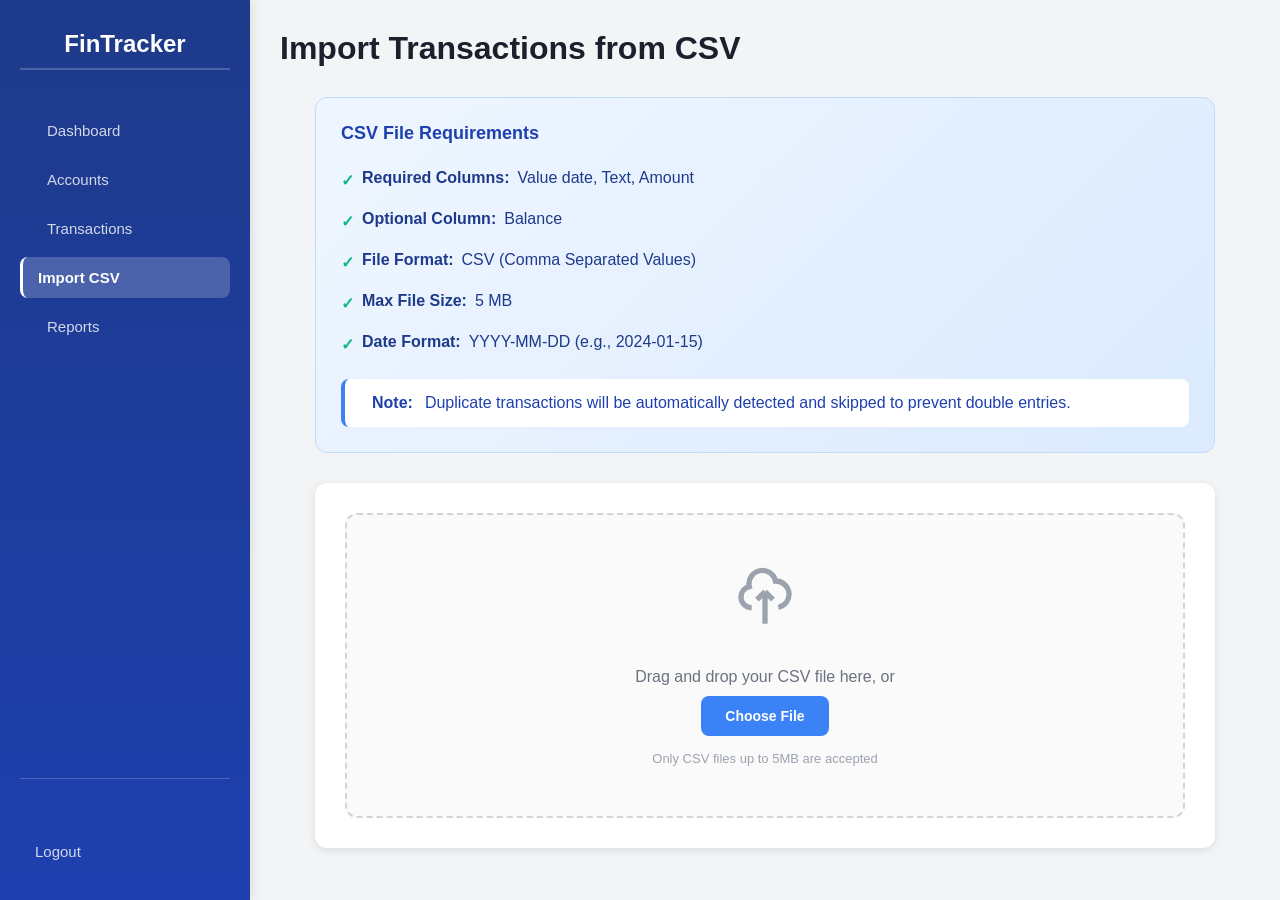
==== fintracker_base/frontend/templates/csv.html @ 40df2b6f "baseline: existing FinTracker platform" ====
<!DOCTYPE html>
<html lang="en">
<head>
    <meta charset="UTF-8">
    <meta name="viewport" content="width=device-width, initial-scale=1.0">
    <title>Import CSV - FinTracker</title>
    <script src="/static/js/csv.js" defer></script>
    <link rel="stylesheet" href="../static/css/csv.css">
</head>
<body>
<!-- Toast Container -->
<div id="toast-container"></div>

<!-- Sidebar Navigation -->
<div class="sidebar">
    <div class="logo">FinTracker</div>
    <a class="nav-item" href="/dashboard">
        <span></span> Dashboard
    </a>
    <a class="nav-item" href="/accounts.html">
        <span></span> Accounts
    </a>
    <a class="nav-item" href="/transactions.html">
        <span></span> Transactions
    </a>
    <span class="nav-item active">Import CSV</span>
    <a href="/reports.html" class="nav-item ">
                <span></span> Reports
    </a>
        <div style="margin-top: auto; padding-top: 20px; border-top: 1px solid rgba(255,255,255,0.2);">
            <a href="#" class="nav-item disabled" id="user-btn">
            </a>
            <a href="#" class="nav-item" onclick="logout(); return false;">
            Logout
            </a>
        </div>
</div>

<!-- Main Content -->
<div class="main-content">
    <div class="header">
        <h1>Import Transactions from CSV</h1>
    </div>

    <div class="import-container">
        <!-- Instructions Section -->
        <div class="instructions-card">
            <h3>CSV File Requirements</h3>
            <ul class="requirements-list">
                <li><strong>Required Columns:</strong> Value date, Text, Amount</li>
                <li><strong>Optional Column:</strong> Balance</li>
                <li><strong>File Format:</strong> CSV (Comma Separated Values)</li>
                <li><strong>Max File Size:</strong> 5 MB</li>
                <li><strong>Date Format:</strong> YYYY-MM-DD (e.g., 2024-01-15)</li>
            </ul>
            <div class="info-note">
                <span style="font-size: 20px;"></span>
                <strong>Note:</strong> Duplicate transactions will be automatically detected and skipped to prevent double entries.
            </div>
        </div>

        <!-- Upload Area -->
        <div class="upload-section">
            <div class="upload-area" id="uploadArea">
                <svg width="64" height="64" fill="none" stroke="currentColor" stroke-width="2" viewBox="0 0 24 24" class="upload-icon">
                    <path d="M7 16a4 4 0 01-.88-7.903A5 5 0 1115.9 6L16 6a5 5 0 011 9.9M15 13l-3-3m0 0l-3 3m3-3v12"/>
                </svg>
                <p class="upload-text">Drag and drop your CSV file here, or</p>
                <button type="button" class="btn btn-primary" onclick="document.getElementById('fileInput').click()">
                    Choose File
                </button>
                <input type="file" id="fileInput" accept=".csv" style="display: none;">
                <p class="upload-hint">Only CSV files up to 5MB are accepted</p>
            </div>

            <!-- Selected File Info -->
            <div class="selected-file" id="selectedFile">
                <div class="file-details">
                    <span class="file-icon">📄</span>
                    <div class="file-meta">
                        <strong id="fileName">filename.csv</strong>
                        <span id="fileSize" class="file-size">0 KB</span>
                    </div>
                </div>
                <button type="button" class="btn-remove" onclick="removeFile()" title="Remove file">
                    ✕
                </button>
            </div>

            <!-- Import Actions -->
            <div class="import-actions" id="importActions" style="display: none;">
                <button type="button" class="btn btn-success btn-large" onclick="uploadFile()">
                    📤 Import Transactions
                </button>
                <button type="button" class="btn btn-secondary" onclick="removeFile()">
                    Cancel
                </button>
            </div>
        </div>

        <!-- Progress Container -->
        <div class="progress-container" id="progressContainer">
            <div class="progress-header">
                <h3>Processing your file...</h3>
                <p id="progressStatus">Uploading file...</p>
            </div>
            <div class="progress-bar-wrapper">
                <div class="progress-bar" id="progressBar">0%</div>
            </div>
        </div>

        <!-- Import Results -->
        <div class="import-results" id="importResults">
            <div class="result-header">
                <span class="result-icon" id="resultIcon">✅</span>
                <h3 id="resultTitle">Import Successful!</h3>
            </div>
            <div class="result-stats" id="resultStats">
                <!-- Stats will be inserted here -->
            </div>
            <div class="result-actions">
                <button type="button" class="btn btn-primary" onclick="window.location.href='/transactions.html'">
                    View Transactions
                </button>
                <button type="button" class="btn btn-secondary" onclick="resetImport()">
                    Import Another File
                </button>
            </div>
        </div>
    </div>
</div>
</body>
</html>
---- fintracker_base/frontend/static/css/csv.css ----
/* ==================== GLOBAL STYLES ==================== */
* {
    margin: 0;
    padding: 0;
    box-sizing: border-box;
}

body {
    font-family: -apple-system, BlinkMacSystemFont, 'Segoe UI', Roboto, Oxygen, Ubuntu, Cantarell, sans-serif;
    background: #f3f4f6;
    color: #2c3e50;
    display: flex;
    min-height: 100vh;
}


/* ==================== SIDEBAR ==================== */
.sidebar {
    position: fixed;
    left: 0;
    top: 0;
    width: 250px;
    height: 100vh;
    background: linear-gradient(180deg, #1e3a8a 0%, #1e40af 100%);
    color: white;
    padding: 20px;
    display: flex;
    flex-direction: column;
    box-shadow: 2px 0 10px rgba(0, 0, 0, 0.1);
    z-index: 1000;
}

.logo {
    font-size: 24px;
    font-weight: 700;
    margin-bottom: 40px;
    padding: 10px;
    text-align: center;
    border-bottom: 2px solid rgba(255, 255, 255, 0.2);
}

.nav-item {
    display: flex;
    align-items: center;
    padding: 12px 15px;
    margin-bottom: 8px;
    color: rgba(255, 255, 255, 0.8);
    text-decoration: none;
    border-radius: 8px;
    transition: all 0.3s;
    font-size: 15px;
    cursor: pointer;
}

.nav-item span {
    margin-right: 12px;
    font-size: 18px;
}

.nav-item:hover {
    background: rgba(255, 255, 255, 0.1);
    color: white;
    transform: translateX(5px);
}

.nav-item.active {
    background: rgba(255, 255, 255, 0.2);
    color: white;
    font-weight: 600;
    border-left: 3px solid white;
}

.nav-item.disabled {
    pointer-events: none;
    opacity: 0.7;
    cursor: default;
    color: white;
}

/* ==================== MAIN CONTENT ==================== */
.main-content {
    flex: 1;
    margin-left: 250px;
    padding: 30px;
    min-height: 100vh;
}

/* ==================== HEADER ==================== */
.header {
    display: flex;
    justify-content: space-between;
    align-items: center;
    margin-bottom: 30px;
}

.header h1 {
    font-size: 32px;
    color: #1a202c;
    font-weight: 700;
}



/* ==================== BUTTONS ==================== */
.btn {
    padding: 12px 24px;
    border: none;
    border-radius: 8px;
    cursor: pointer;
    font-size: 14px;
    font-weight: 600;
    transition: all 0.3s;
    text-decoration: none;
    display: inline-flex;
    align-items: center;
    gap: 8px;
}

.btn-primary {
    background: #3b82f6;
    color: white;
}

.btn-primary:hover {
    background: #2563eb;
    transform: translateY(-2px);
    box-shadow: 0 4px 6px rgba(59, 130, 246, 0.3);
}

.btn-secondary {
    background: #f3f4f6;
    color: #374151;
}

.btn-secondary:hover {
    background: #e5e7eb;
}

.btn-success {
    background: #10b981;
    color: white;
}

.btn-success:hover {
    background: #059669;
}

.btn-large {
    padding: 14px 32px;
    font-size: 16px;
}

/* ==================== IMPORT PAGE ==================== */
.import-container {
    max-width: 900px;
    margin: 0 auto;
}

.instructions-card {
    background: linear-gradient(135deg, #eff6ff 0%, #dbeafe 100%);
    padding: 25px;
    border-radius: 12px;
    margin-bottom: 30px;
    border: 1px solid #bfdbfe;
}

.instructions-card h3 {
    margin: 0 0 15px 0;
    color: #1e40af;
    font-size: 18px;
    display: flex;
    align-items: center;
    gap: 8px;
}

.requirements-list {
    list-style: none;
    padding: 0;
    margin: 15px 0;
}

.requirements-list li {
    padding: 10px 0;
    color: #1e3a8a;
    display: flex;
    align-items: flex-start;
    gap: 8px;
}

.requirements-list li:before {
    content: "✓";
    color: #10b981;
    font-weight: bold;
    font-size: 16px;
    margin-top: 2px;
}

.info-note {
    background: white;
    padding: 15px;
    border-radius: 8px;
    margin-top: 15px;
    color: #1e40af;
    display: flex;
    align-items: center;
    gap: 12px;
    border-left: 4px solid #3b82f6;
}

.upload-section {
    background: white;
    padding: 30px;
    border-radius: 12px;
    box-shadow: 0 2px 8px rgba(0,0,0,0.1);
}

.upload-area {
    border: 2px dashed #d1d5db;
    border-radius: 12px;
    padding: 50px 30px;
    text-align: center;
    transition: all 0.3s ease;
    cursor: pointer;
    background: #fafafa;
}

.upload-area:hover {
    border-color: #3b82f6;
    background: #f0f9ff;
}

.upload-area.dragover {
    border-color: #3b82f6;
    background: #dbeafe;
    transform: scale(1.02);
}

.upload-icon {
    margin: 0 auto 20px;
    color: #9ca3af;
}

.upload-text {
    color: #6b7280;
    margin: 15px 0 10px 0;
    font-size: 16px;
}

.upload-hint {
    color: #9ca3af;
    font-size: 13px;
    margin-top: 15px;
}

.selected-file {
    display: none;
    align-items: center;
    justify-content: space-between;
    padding: 20px;
    background: #f9fafb;
    border: 1px solid #e5e7eb;
    border-radius: 8px;
    margin: 20px 0;
}

.selected-file.show {
    display: flex;
}

.file-details {
    display: flex;
    align-items: center;
    gap: 15px;
    flex: 1;
}

.file-icon {
    font-size: 32px;
}

.file-meta {
    display: flex;
    flex-direction: column;
    gap: 4px;
}

.file-meta strong {
    color: #111827;
    font-size: 16px;
}

.file-size {
    color: #6b7280;
    font-size: 13px;
}

.btn-remove {
    background: #fee2e2;
    color: #991b1b;
    border: none;
    width: 32px;
    height: 32px;
    border-radius: 50%;
    cursor: pointer;
    font-size: 18px;
    display: flex;
    align-items: center;
    justify-content: center;
    transition: all 0.2s;
}

.btn-remove:hover {
    background: #fecaca;
    transform: scale(1.1);
}

.import-actions {
    display: flex;
    gap: 15px;
    margin-top: 25px;
    justify-content: center;
}

.progress-container {
    display: none;
    background: white;
    padding: 30px;
    border-radius: 12px;
    box-shadow: 0 2px 8px rgba(0,0,0,0.1);
    margin-top: 20px;
}

.progress-container.show {
    display: block;
}

.progress-header {
    text-align: center;
    margin-bottom: 20px;
}

.progress-header h3 {
    margin: 0 0 10px 0;
    color: #111827;
}

.progress-header p {
    margin: 0;
    color: #6b7280;
    font-size: 14px;
}

.progress-bar-wrapper {
    background: #e5e7eb;
    border-radius: 8px;
    height: 32px;
    overflow: hidden;
    position: relative;
}

.progress-bar {
    background: linear-gradient(90deg, #3b82f6 0%, #2563eb 100%);
    height: 100%;
    width: 0%;
    transition: width 0.3s ease;
    display: flex;
    align-items: center;
    justify-content: center;
    color: white;
    font-weight: 600;
    font-size: 14px;
}

.import-results {
    display: none;
    background: white;
    padding: 40px;
    border-radius: 12px;
    box-shadow: 0 2px 8px rgba(0,0,0,0.1);
    margin-top: 20px;
    text-align: center;
}

.import-results.show {
    display: block;
}

.result-header {
    margin-bottom: 30px;
}

.result-icon {
    font-size: 64px;
    display: block;
    margin-bottom: 15px;
}

.result-header h3 {
    margin: 0;
    color: #111827;
    font-size: 24px;
}

.result-stats {
    display: grid;
    grid-template-columns: repeat(auto-fit, minmax(150px, 1fr));
    gap: 20px;
    margin: 30px 0;
}

.stat-card {
    background: #f9fafb;
    padding: 20px;
    border-radius: 8px;
    border: 1px solid #e5e7eb;
}

.stat-value {
    font-size: 36px;
    font-weight: bold;
    margin-bottom: 8px;
}

.stat-value.success {
    color: #10b981;
}

.stat-value.warning {
    color: #f59e0b;
}

.stat-value.info {
    color: #3b82f6;
}

.stat-label {
    color: #6b7280;
    font-size: 14px;
    font-weight: 500;
}

.result-actions {
    display: flex;
    gap: 15px;
    justify-content: center;
    margin-top: 30px;
}

/* ==================== TOAST NOTIFICATIONS ==================== */
#toast-container {
    position: fixed;
    top: 20px;
    right: 20px;
    z-index: 999999;
    display: flex;
    flex-direction: column;
    gap: 10px;
    pointer-events: none;
}

.toast {
    background: white;
    padding: 16px 20px;
    border-radius: 12px;
    box-shadow: 0 8px 24px rgba(0, 0, 0, 0.15);
    display: flex;
    align-items: center;
    gap: 12px;
    min-width: 300px;
    max-width: 400px;
    pointer-events: all;
    animation: slideInRight 0.3s ease, fadeOut 0.3s ease 2.7s;
    border-left: 4px solid #4CAF50;
}

.toast.error {
    border-left-color: #ef4444;
}

.toast.success {
    border-left-color: #4CAF50;
}

.toast-icon {
    font-size: 24px;
    flex-shrink: 0;
}

.toast-message {
    flex: 1;
    font-size: 14px;
    color: #1a202c;
    font-weight: 500;
}

.toast-close {
    cursor: pointer;
    color: #999;
    font-size: 20px;
    line-height: 1;
    padding: 0 4px;
    transition: color 0.2s;
}

.toast-close:hover {
    color: #333;
}

@keyframes slideInRight {
    from {
        transform: translateX(400px);
        opacity: 0;
    }
    to {
        transform: translateX(0);
        opacity: 1;
    }
}

@keyframes fadeOut {
    to {
        opacity: 0;
        transform: translateX(400px);
    }
}

/* ==================== MESSAGES ==================== */
.message-success {
    background: #d1fae5;
    color: #065f46;
    border: 1px solid #a7f3d0;
    padding: 12px 20px;
    border-radius: 8px;
    margin-bottom: 15px;
}

.message-error {
    background: #fee2e2;
    color: #991b1b;
    border: 1px solid #fecaca;
    padding: 12px 20px;
    border-radius: 8px;
    margin-bottom: 15px;
}

/* ==================== RESPONSIVE DESIGN ==================== */
@media (max-width: 768px) {
    .sidebar {
        width: 70px;
    }

    .sidebar .logo {
        font-size: 20px;
    }

    .nav-item span:last-of-type {
        display: none;
    }

    .main-content {
        margin-left: 70px;
        padding: 20px;
    }

    .header h1 {
        font-size: 24px;
    }

    .import-container {
        padding: 15px;
    }

    .upload-section {
        padding: 20px;
    }

    .upload-area {
        padding: 30px 20px;
    }

    .import-actions {
        flex-direction: column;
    }

    .result-stats {
        grid-template-columns: 1fr;
    }

    .result-actions {
        flex-direction: column;
    }

    .selected-file {
        flex-direction: column;
        gap: 15px;
        text-align: center;
    }

    .file-details {
        flex-direction: column;
        text-align: center;
    }
}
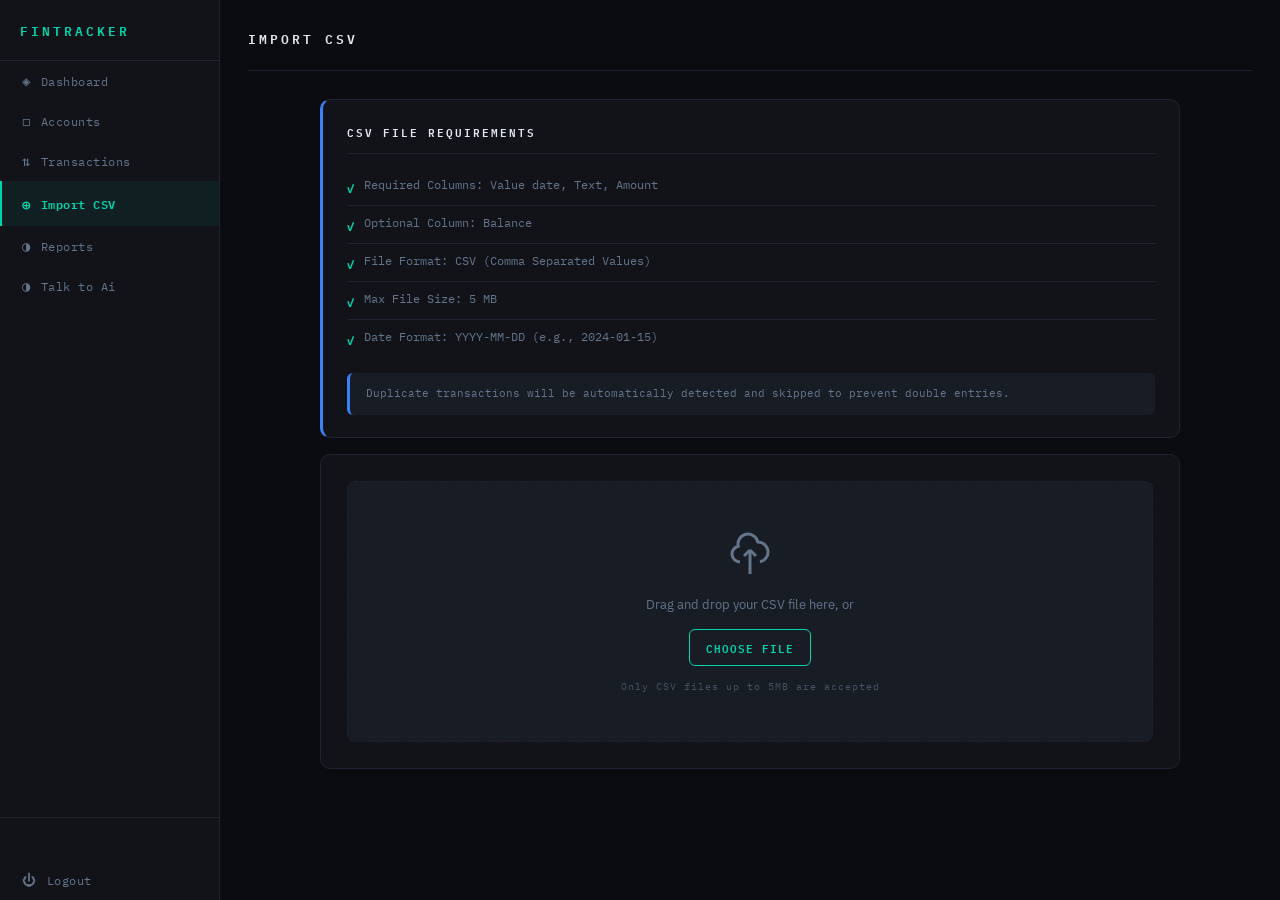
==== commit 3c6245ba: "feat: add AI layer" ====
--- a/fintracker_base/frontend/templates/csv.html
+++ b/fintracker_base/frontend/templates/csv.html
@@ -15,31 +15,35 @@
 <div class="sidebar">
     <div class="logo">FinTracker</div>
     <a class="nav-item" href="/dashboard">
-        <span></span> Dashboard
+        <span>◈</span> Dashboard
     </a>
     <a class="nav-item" href="/accounts.html">
-        <span></span> Accounts
+        <span>◻</span> Accounts
     </a>
     <a class="nav-item" href="/transactions.html">
-        <span></span> Transactions
+        <span>⇅</span> Transactions
     </a>
-    <span class="nav-item active">Import CSV</span>
-    <a href="/reports.html" class="nav-item ">
-                <span></span> Reports
+    <span class="nav-item active">
+        <span>⊕</span> Import CSV
+    </span>
+    <a href="/reports.html" class="nav-item">
+        <span>◑</span> Reports
     </a>
-        <div style="margin-top: auto; padding-top: 20px; border-top: 1px solid rgba(255,255,255,0.2);">
-            <a href="#" class="nav-item disabled" id="user-btn">
-            </a>
-            <a href="#" class="nav-item" onclick="logout(); return false;">
-            Logout
-            </a>
-        </div>
+    <a href="/ai" class="nav-item">
+        <span>◑</span> Talk to Ai
+    </a>
+    <div style="margin-top: auto; padding-top: 20px; border-top: 1px solid rgba(255,255,255,0.08);">
+        <a href="#" class="nav-item disabled" id="user-btn"></a>
+        <a href="#" class="nav-item" onclick="logout(); return false;">
+            <span>⏻</span> Logout
+        </a>
+    </div>
 </div>
 
 <!-- Main Content -->
 <div class="main-content">
     <div class="header">
-        <h1>Import Transactions from CSV</h1>
+        <h1>Import CSV</h1>
     </div>
 
     <div class="import-container">
@@ -47,22 +51,21 @@
         <div class="instructions-card">
             <h3>CSV File Requirements</h3>
             <ul class="requirements-list">
-                <li><strong>Required Columns:</strong> Value date, Text, Amount</li>
-                <li><strong>Optional Column:</strong> Balance</li>
-                <li><strong>File Format:</strong> CSV (Comma Separated Values)</li>
-                <li><strong>Max File Size:</strong> 5 MB</li>
-                <li><strong>Date Format:</strong> YYYY-MM-DD (e.g., 2024-01-15)</li>
+                <li>Required Columns: Value date, Text, Amount</li>
+                <li>Optional Column: Balance</li>
+                <li>File Format: CSV (Comma Separated Values)</li>
+                <li>Max File Size: 5 MB</li>
+                <li>Date Format: YYYY-MM-DD (e.g., 2024-01-15)</li>
             </ul>
             <div class="info-note">
-                <span style="font-size: 20px;"></span>
-                <strong>Note:</strong> Duplicate transactions will be automatically detected and skipped to prevent double entries.
+                Duplicate transactions will be automatically detected and skipped to prevent double entries.
             </div>
         </div>
 
         <!-- Upload Area -->
         <div class="upload-section">
             <div class="upload-area" id="uploadArea">
-                <svg width="64" height="64" fill="none" stroke="currentColor" stroke-width="2" viewBox="0 0 24 24" class="upload-icon">
+                <svg width="48" height="48" fill="none" stroke="currentColor" stroke-width="1.5" viewBox="0 0 24 24" class="upload-icon">
                     <path d="M7 16a4 4 0 01-.88-7.903A5 5 0 1115.9 6L16 6a5 5 0 011 9.9M15 13l-3-3m0 0l-3 3m3-3v12"/>
                 </svg>
                 <p class="upload-text">Drag and drop your CSV file here, or</p>
@@ -76,7 +79,7 @@
             <!-- Selected File Info -->
             <div class="selected-file" id="selectedFile">
                 <div class="file-details">
-                    <span class="file-icon">📄</span>
+                    <span class="file-icon">◧</span>
                     <div class="file-meta">
                         <strong id="fileName">filename.csv</strong>
                         <span id="fileSize" class="file-size">0 KB</span>
@@ -90,7 +93,7 @@
             <!-- Import Actions -->
             <div class="import-actions" id="importActions" style="display: none;">
                 <button type="button" class="btn btn-success btn-large" onclick="uploadFile()">
-                    📤 Import Transactions
+                    ↑ Import Transactions
                 </button>
                 <button type="button" class="btn btn-secondary" onclick="removeFile()">
                     Cancel
@@ -112,7 +115,7 @@
         <!-- Import Results -->
         <div class="import-results" id="importResults">
             <div class="result-header">
-                <span class="result-icon" id="resultIcon">✅</span>
+                <span class="result-icon" id="resultIcon">✓</span>
                 <h3 id="resultTitle">Import Successful!</h3>
             </div>
             <div class="result-stats" id="resultStats">
--- a/fintracker_base/frontend/static/css/csv.css
+++ b/fintracker_base/frontend/static/css/csv.css
@@ -1,88 +1,106 @@
 /* ==================== GLOBAL STYLES ==================== */
-* {
-    margin: 0;
-    padding: 0;
-    box-sizing: border-box;
-}
+@import url('https://fonts.googleapis.com/css2?family=IBM+Plex+Mono:wght@400;500;600&family=IBM+Plex+Sans:wght@300;400;500;600&display=swap');
+
+:root {
+    --bg:       #0a0c10;
+    --surface:  #111318;
+    --surface2: #181c24;
+    --border:   #1e2330;
+    --accent:   #00d4aa;
+    --accent2:  #3b82f6;
+    --warn:     #f59e0b;
+    --danger:   #ef4444;
+    --text:     #e2e8f0;
+    --muted:    #64748b;
+    --mono: 'IBM Plex Mono', monospace;
+    --sans: 'IBM Plex Sans', sans-serif;
+}
+
+*, *::before, *::after { box-sizing: border-box; margin: 0; padding: 0; }
 
 body {
-    font-family: -apple-system, BlinkMacSystemFont, 'Segoe UI', Roboto, Oxygen, Ubuntu, Cantarell, sans-serif;
-    background: #f3f4f6;
-    color: #2c3e50;
-    display: flex;
+    background: var(--bg);
+    color: var(--text);
+    font-family: var(--sans);
     min-height: 100vh;
-}
-
+    display: flex;
+}
+
+/* Scrollbar */
+::-webkit-scrollbar { width: 4px; height: 4px; }
+::-webkit-scrollbar-track { background: transparent; }
+::-webkit-scrollbar-thumb { background: var(--border); border-radius: 2px; }
 
 /* ==================== SIDEBAR ==================== */
 .sidebar {
     position: fixed;
-    left: 0;
-    top: 0;
-    width: 250px;
+    left: 0; top: 0;
+    width: 220px;
     height: 100vh;
-    background: linear-gradient(180deg, #1e3a8a 0%, #1e40af 100%);
-    color: white;
-    padding: 20px;
+    background: var(--surface);
+    border-right: 1px solid var(--border);
     display: flex;
     flex-direction: column;
-    box-shadow: 2px 0 10px rgba(0, 0, 0, 0.1);
+    padding: 0;
     z-index: 1000;
+    overflow: hidden;
 }
 
 .logo {
-    font-size: 24px;
-    font-weight: 700;
-    margin-bottom: 40px;
-    padding: 10px;
-    text-align: center;
-    border-bottom: 2px solid rgba(255, 255, 255, 0.2);
+    font-family: var(--mono);
+    font-size: 13px;
+    font-weight: 600;
+    letter-spacing: 3px;
+    text-transform: uppercase;
+    color: var(--accent);
+    padding: 20px 20px 18px;
+    border-bottom: 1px solid var(--border);
 }
 
 .nav-item {
     display: flex;
     align-items: center;
-    padding: 12px 15px;
-    margin-bottom: 8px;
-    color: rgba(255, 255, 255, 0.8);
+    gap: 10px;
+    padding: 11px 20px;
+    color: var(--muted);
     text-decoration: none;
-    border-radius: 8px;
-    transition: all 0.3s;
-    font-size: 15px;
+    font-family: var(--mono);
+    font-size: 12px;
+    letter-spacing: 0.5px;
+    transition: color 0.15s, background 0.15s, border-color 0.15s;
+    border-left: 2px solid transparent;
     cursor: pointer;
 }
 
-.nav-item span {
-    margin-right: 12px;
-    font-size: 18px;
-}
+.nav-item span { font-size: 14px; }
 
 .nav-item:hover {
-    background: rgba(255, 255, 255, 0.1);
-    color: white;
-    transform: translateX(5px);
+    color: var(--text);
+    background: rgba(255,255,255,0.03);
+    border-left-color: var(--border);
+    transform: none;
 }
 
 .nav-item.active {
-    background: rgba(255, 255, 255, 0.2);
-    color: white;
-    font-weight: 600;
-    border-left: 3px solid white;
+    color: var(--accent);
+    background: rgba(0,212,170,0.06);
+    border-left-color: var(--accent);
+    font-weight: 600;
 }
 
 .nav-item.disabled {
     pointer-events: none;
-    opacity: 0.7;
+    opacity: 0.3;
     cursor: default;
-    color: white;
 }
 
 /* ==================== MAIN CONTENT ==================== */
 .main-content {
+    margin-left: 220px;
     flex: 1;
-    margin-left: 250px;
-    padding: 30px;
+    padding: 28px 28px 40px;
     min-height: 100vh;
+    background: var(--bg);
 }
 
 /* ==================== HEADER ==================== */
@@ -90,249 +108,279 @@
     display: flex;
     justify-content: space-between;
     align-items: center;
-    margin-bottom: 30px;
+    margin-bottom: 28px;
+    padding-bottom: 20px;
+    border-bottom: 1px solid var(--border);
 }
 
 .header h1 {
-    font-size: 32px;
-    color: #1a202c;
-    font-weight: 700;
-}
-
-
+    font-family: var(--mono);
+    font-size: 13px;
+    font-weight: 600;
+    letter-spacing: 3px;
+    text-transform: uppercase;
+    color: var(--text);
+}
 
 /* ==================== BUTTONS ==================== */
 .btn {
-    padding: 12px 24px;
-    border: none;
-    border-radius: 8px;
+    padding: 8px 16px;
+    border: 1px solid var(--border);
+    border-radius: 6px;
     cursor: pointer;
-    font-size: 14px;
-    font-weight: 600;
-    transition: all 0.3s;
+    font-family: var(--mono);
+    font-size: 11px;
+    font-weight: 600;
+    letter-spacing: 1px;
+    text-transform: uppercase;
+    transition: all 0.15s;
     text-decoration: none;
     display: inline-flex;
     align-items: center;
-    gap: 8px;
+    gap: 6px;
+    background: transparent;
+    color: var(--muted);
 }
 
 .btn-primary {
-    background: #3b82f6;
-    color: white;
-}
-
+    color: var(--accent);
+    border-color: var(--accent);
+}
 .btn-primary:hover {
-    background: #2563eb;
-    transform: translateY(-2px);
-    box-shadow: 0 4px 6px rgba(59, 130, 246, 0.3);
+    background: rgba(0,212,170,0.08);
+    transform: none;
+    box-shadow: none;
 }
 
 .btn-secondary {
-    background: #f3f4f6;
-    color: #374151;
-}
-
+    background: var(--surface2);
+    color: var(--muted);
+    border-color: var(--border);
+}
 .btn-secondary:hover {
-    background: #e5e7eb;
+    background: var(--border);
+    transform: none;
 }
 
 .btn-success {
-    background: #10b981;
-    color: white;
-}
-
+    color: var(--accent);
+    border-color: var(--accent);
+}
 .btn-success:hover {
-    background: #059669;
-}
-
-.btn-large {
-    padding: 14px 32px;
-    font-size: 16px;
-}
+    background: rgba(0,212,170,0.08);
+    transform: none;
+}
+
+.btn-large { padding: 11px 24px; font-size: 12px; }
 
 /* ==================== IMPORT PAGE ==================== */
 .import-container {
-    max-width: 900px;
+    max-width: 860px;
     margin: 0 auto;
-}
-
+    display: flex;
+    flex-direction: column;
+    gap: 16px;
+}
+
+/* Instructions Card */
 .instructions-card {
-    background: linear-gradient(135deg, #eff6ff 0%, #dbeafe 100%);
-    padding: 25px;
-    border-radius: 12px;
-    margin-bottom: 30px;
-    border: 1px solid #bfdbfe;
+    background: var(--surface);
+    border: 1px solid var(--border);
+    border-left: 3px solid var(--accent2);
+    border-radius: 10px;
+    padding: 22px 24px;
 }
 
 .instructions-card h3 {
-    margin: 0 0 15px 0;
-    color: #1e40af;
-    font-size: 18px;
-    display: flex;
-    align-items: center;
-    gap: 8px;
+    font-family: var(--mono);
+    font-size: 11px;
+    font-weight: 600;
+    letter-spacing: 2px;
+    text-transform: uppercase;
+    color: var(--text);
+    margin-bottom: 16px;
+    padding-bottom: 12px;
+    border-bottom: 1px solid var(--border);
 }
 
 .requirements-list {
     list-style: none;
     padding: 0;
-    margin: 15px 0;
+    margin: 0 0 16px;
+    display: flex;
+    flex-direction: column;
+    gap: 2px;
 }
 
 .requirements-list li {
-    padding: 10px 0;
-    color: #1e3a8a;
+    padding: 7px 0;
+    color: var(--muted);
+    font-family: var(--mono);
+    font-size: 12px;
     display: flex;
     align-items: flex-start;
-    gap: 8px;
-}
-
-.requirements-list li:before {
+    gap: 10px;
+    border-bottom: 1px solid var(--border);
+}
+
+.requirements-list li:last-child { border-bottom: none; }
+
+.requirements-list li::before {
     content: "✓";
-    color: #10b981;
-    font-weight: bold;
-    font-size: 16px;
-    margin-top: 2px;
+    color: var(--accent);
+    font-weight: 600;
+    font-size: 12px;
+    flex-shrink: 0;
+    margin-top: 1px;
 }
 
 .info-note {
-    background: white;
-    padding: 15px;
+    background: var(--surface2);
+    padding: 12px 16px;
+    border-radius: 6px;
+    border-left: 3px solid var(--accent2);
+    color: var(--muted);
+    font-family: var(--mono);
+    font-size: 11px;
+    line-height: 1.6;
+}
+
+/* Upload Section */
+.upload-section {
+    background: var(--surface);
+    border: 1px solid var(--border);
+    border-radius: 10px;
+    padding: 26px;
+}
+
+.upload-area {
+    border: 1px dashed var(--border);
     border-radius: 8px;
-    margin-top: 15px;
-    color: #1e40af;
-    display: flex;
-    align-items: center;
-    gap: 12px;
-    border-left: 4px solid #3b82f6;
-}
-
-.upload-section {
-    background: white;
-    padding: 30px;
-    border-radius: 12px;
-    box-shadow: 0 2px 8px rgba(0,0,0,0.1);
-}
-
-.upload-area {
-    border: 2px dashed #d1d5db;
-    border-radius: 12px;
-    padding: 50px 30px;
+    padding: 48px 30px;
     text-align: center;
-    transition: all 0.3s ease;
+    transition: border-color 0.2s, background 0.2s;
     cursor: pointer;
-    background: #fafafa;
+    background: var(--surface2);
 }
 
 .upload-area:hover {
-    border-color: #3b82f6;
-    background: #f0f9ff;
+    border-color: var(--accent);
+    background: rgba(0,212,170,0.03);
 }
 
 .upload-area.dragover {
-    border-color: #3b82f6;
-    background: #dbeafe;
-    transform: scale(1.02);
+    border-color: var(--accent);
+    background: rgba(0,212,170,0.06);
+    transform: none;
 }
 
 .upload-icon {
-    margin: 0 auto 20px;
-    color: #9ca3af;
+    margin: 0 auto 18px;
+    color: var(--muted);
+    display: block;
 }
 
 .upload-text {
-    color: #6b7280;
-    margin: 15px 0 10px 0;
-    font-size: 16px;
+    color: var(--muted);
+    margin: 0 0 16px;
+    font-size: 13px;
+    font-family: var(--sans);
 }
 
 .upload-hint {
-    color: #9ca3af;
-    font-size: 13px;
-    margin-top: 15px;
-}
-
+    color: var(--muted);
+    font-family: var(--mono);
+    font-size: 10px;
+    letter-spacing: 1px;
+    margin-top: 14px;
+    opacity: 0.6;
+}
+
+/* Selected File */
 .selected-file {
     display: none;
     align-items: center;
     justify-content: space-between;
-    padding: 20px;
-    background: #f9fafb;
-    border: 1px solid #e5e7eb;
-    border-radius: 8px;
-    margin: 20px 0;
-}
-
-.selected-file.show {
-    display: flex;
-}
+    padding: 16px;
+    background: var(--surface2);
+    border: 1px solid var(--border);
+    border-radius: 6px;
+    margin: 16px 0 0;
+}
+
+.selected-file.show { display: flex; }
 
 .file-details {
     display: flex;
     align-items: center;
-    gap: 15px;
+    gap: 14px;
     flex: 1;
 }
 
 .file-icon {
-    font-size: 32px;
+    font-size: 22px;
+    color: var(--accent2);
+    font-family: var(--mono);
 }
 
 .file-meta {
     display: flex;
     flex-direction: column;
-    gap: 4px;
+    gap: 3px;
 }
 
 .file-meta strong {
-    color: #111827;
-    font-size: 16px;
+    font-family: var(--mono);
+    font-size: 13px;
+    font-weight: 600;
+    color: var(--text);
 }
 
 .file-size {
-    color: #6b7280;
-    font-size: 13px;
+    font-family: var(--mono);
+    font-size: 10px;
+    color: var(--muted);
+    letter-spacing: 1px;
 }
 
 .btn-remove {
-    background: #fee2e2;
-    color: #991b1b;
-    border: none;
-    width: 32px;
-    height: 32px;
-    border-radius: 50%;
+    background: rgba(239,68,68,0.08);
+    color: var(--danger);
+    border: 1px solid var(--danger);
+    width: 28px;
+    height: 28px;
+    border-radius: 4px;
     cursor: pointer;
-    font-size: 18px;
+    font-size: 12px;
     display: flex;
     align-items: center;
     justify-content: center;
-    transition: all 0.2s;
+    transition: background 0.15s;
+    font-family: var(--mono);
 }
 
 .btn-remove:hover {
-    background: #fecaca;
-    transform: scale(1.1);
+    background: rgba(239,68,68,0.16);
+    transform: none;
 }
 
 .import-actions {
     display: flex;
-    gap: 15px;
-    margin-top: 25px;
+    gap: 12px;
+    margin-top: 20px;
     justify-content: center;
 }
 
+/* Progress Container */
 .progress-container {
     display: none;
-    background: white;
-    padding: 30px;
-    border-radius: 12px;
-    box-shadow: 0 2px 8px rgba(0,0,0,0.1);
-    margin-top: 20px;
-}
-
-.progress-container.show {
-    display: block;
-}
+    background: var(--surface);
+    border: 1px solid var(--border);
+    border-radius: 10px;
+    padding: 28px;
+}
+
+.progress-container.show { display: block; }
 
 .progress-header {
     text-align: center;
@@ -340,110 +388,117 @@
 }
 
 .progress-header h3 {
-    margin: 0 0 10px 0;
-    color: #111827;
+    font-family: var(--mono);
+    font-size: 12px;
+    font-weight: 600;
+    letter-spacing: 2px;
+    text-transform: uppercase;
+    color: var(--text);
+    margin-bottom: 8px;
 }
 
 .progress-header p {
-    margin: 0;
-    color: #6b7280;
-    font-size: 14px;
+    color: var(--muted);
+    font-family: var(--mono);
+    font-size: 11px;
+    letter-spacing: 1px;
 }
 
 .progress-bar-wrapper {
-    background: #e5e7eb;
-    border-radius: 8px;
-    height: 32px;
+    background: var(--surface2);
+    border: 1px solid var(--border);
+    border-radius: 4px;
+    height: 28px;
     overflow: hidden;
     position: relative;
 }
 
 .progress-bar {
-    background: linear-gradient(90deg, #3b82f6 0%, #2563eb 100%);
+    background: linear-gradient(90deg, var(--accent) 0%, #00f0c0 100%);
     height: 100%;
     width: 0%;
     transition: width 0.3s ease;
     display: flex;
     align-items: center;
     justify-content: center;
-    color: white;
-    font-weight: 600;
-    font-size: 14px;
-}
-
+    color: #000;
+    font-family: var(--mono);
+    font-weight: 600;
+    font-size: 11px;
+    letter-spacing: 1px;
+}
+
+/* Import Results */
 .import-results {
     display: none;
-    background: white;
-    padding: 40px;
-    border-radius: 12px;
-    box-shadow: 0 2px 8px rgba(0,0,0,0.1);
-    margin-top: 20px;
+    background: var(--surface);
+    border: 1px solid var(--border);
+    border-radius: 10px;
+    padding: 36px;
     text-align: center;
 }
 
-.import-results.show {
+.import-results.show { display: block; }
+
+.result-header { margin-bottom: 24px; }
+
+.result-icon {
+    font-family: var(--mono);
+    font-size: 40px;
+    font-weight: 600;
     display: block;
-}
-
-.result-header {
-    margin-bottom: 30px;
-}
-
-.result-icon {
-    font-size: 64px;
-    display: block;
-    margin-bottom: 15px;
+    margin-bottom: 12px;
+    color: var(--accent);
 }
 
 .result-header h3 {
-    margin: 0;
-    color: #111827;
-    font-size: 24px;
+    font-family: var(--mono);
+    font-size: 13px;
+    font-weight: 600;
+    letter-spacing: 2px;
+    text-transform: uppercase;
+    color: var(--text);
 }
 
 .result-stats {
     display: grid;
-    grid-template-columns: repeat(auto-fit, minmax(150px, 1fr));
-    gap: 20px;
-    margin: 30px 0;
+    grid-template-columns: repeat(auto-fit, minmax(140px, 1fr));
+    gap: 12px;
+    margin: 24px 0;
 }
 
 .stat-card {
-    background: #f9fafb;
-    padding: 20px;
+    background: var(--surface2);
+    border: 1px solid var(--border);
+    padding: 18px;
     border-radius: 8px;
-    border: 1px solid #e5e7eb;
 }
 
 .stat-value {
-    font-size: 36px;
-    font-weight: bold;
-    margin-bottom: 8px;
-}
-
-.stat-value.success {
-    color: #10b981;
-}
-
-.stat-value.warning {
-    color: #f59e0b;
-}
-
-.stat-value.info {
-    color: #3b82f6;
-}
+    font-family: var(--mono);
+    font-size: 30px;
+    font-weight: 600;
+    margin-bottom: 6px;
+    line-height: 1;
+}
+
+.stat-value.success { color: var(--accent); }
+.stat-value.warning { color: var(--warn); }
+.stat-value.info    { color: var(--accent2); }
 
 .stat-label {
-    color: #6b7280;
-    font-size: 14px;
-    font-weight: 500;
+    font-family: var(--mono);
+    font-size: 10px;
+    letter-spacing: 1.5px;
+    text-transform: uppercase;
+    color: var(--muted);
 }
 
 .result-actions {
     display: flex;
-    gap: 15px;
+    gap: 12px;
     justify-content: center;
-    margin-top: 30px;
+    margin-top: 24px;
 }
 
 /* ==================== TOAST NOTIFICATIONS ==================== */
@@ -454,150 +509,91 @@
     z-index: 999999;
     display: flex;
     flex-direction: column;
-    gap: 10px;
+    gap: 8px;
     pointer-events: none;
 }
 
 .toast {
-    background: white;
-    padding: 16px 20px;
-    border-radius: 12px;
-    box-shadow: 0 8px 24px rgba(0, 0, 0, 0.15);
+    background: var(--surface2);
+    border: 1px solid var(--border);
+    border-left: 3px solid var(--accent);
+    border-radius: 8px;
+    box-shadow: 0 8px 32px rgba(0,0,0,0.5);
+    padding: 14px 18px;
     display: flex;
     align-items: center;
     gap: 12px;
-    min-width: 300px;
-    max-width: 400px;
+    min-width: 280px;
+    max-width: 380px;
     pointer-events: all;
-    animation: slideInRight 0.3s ease, fadeOut 0.3s ease 2.7s;
-    border-left: 4px solid #4CAF50;
-}
-
-.toast.error {
-    border-left-color: #ef4444;
-}
-
-.toast.success {
-    border-left-color: #4CAF50;
-}
-
-.toast-icon {
-    font-size: 24px;
-    flex-shrink: 0;
-}
+    animation: slideInRight 0.25s ease, fadeOut 0.3s ease 2.7s;
+}
+
+.toast.error   { border-left-color: var(--danger); }
+.toast.success { border-left-color: var(--accent); }
+
+.toast-icon { font-size: 18px; flex-shrink: 0; }
 
 .toast-message {
     flex: 1;
-    font-size: 14px;
-    color: #1a202c;
+    font-family: var(--mono);
+    font-size: 12px;
+    color: var(--text);
     font-weight: 500;
 }
 
 .toast-close {
     cursor: pointer;
-    color: #999;
-    font-size: 20px;
+    color: var(--muted);
+    font-size: 16px;
     line-height: 1;
     padding: 0 4px;
-    transition: color 0.2s;
-}
-
-.toast-close:hover {
-    color: #333;
-}
+    transition: color 0.15s;
+}
+.toast-close:hover { color: var(--text); }
 
 @keyframes slideInRight {
-    from {
-        transform: translateX(400px);
-        opacity: 0;
-    }
-    to {
-        transform: translateX(0);
-        opacity: 1;
-    }
-}
-
+    from { transform: translateX(360px); opacity: 0; }
+    to   { transform: translateX(0);     opacity: 1; }
+}
 @keyframes fadeOut {
-    to {
-        opacity: 0;
-        transform: translateX(400px);
-    }
+    to { opacity: 0; transform: translateX(360px); }
 }
 
 /* ==================== MESSAGES ==================== */
 .message-success {
-    background: #d1fae5;
-    color: #065f46;
-    border: 1px solid #a7f3d0;
-    padding: 12px 20px;
-    border-radius: 8px;
-    margin-bottom: 15px;
+    background: rgba(0,212,170,0.08);
+    color: var(--accent);
+    border: 1px solid rgba(0,212,170,0.2);
+    padding: 10px 16px;
+    border-radius: 6px;
+    margin-bottom: 12px;
+    font-family: var(--mono);
+    font-size: 12px;
 }
 
 .message-error {
-    background: #fee2e2;
-    color: #991b1b;
-    border: 1px solid #fecaca;
-    padding: 12px 20px;
-    border-radius: 8px;
-    margin-bottom: 15px;
-}
-
-/* ==================== RESPONSIVE DESIGN ==================== */
+    background: rgba(239,68,68,0.08);
+    color: var(--danger);
+    border: 1px solid rgba(239,68,68,0.2);
+    padding: 10px 16px;
+    border-radius: 6px;
+    margin-bottom: 12px;
+    font-family: var(--mono);
+    font-size: 12px;
+}
+
+/* ==================== RESPONSIVE ==================== */
 @media (max-width: 768px) {
-    .sidebar {
-        width: 70px;
-    }
-
-    .sidebar .logo {
-        font-size: 20px;
-    }
-
-    .nav-item span:last-of-type {
-        display: none;
-    }
-
-    .main-content {
-        margin-left: 70px;
-        padding: 20px;
-    }
-
-    .header h1 {
-        font-size: 24px;
-    }
-
-    .import-container {
-        padding: 15px;
-    }
-
-    .upload-section {
-        padding: 20px;
-    }
-
-    .upload-area {
-        padding: 30px 20px;
-    }
-
-    .import-actions {
-        flex-direction: column;
-    }
-
-    .result-stats {
-        grid-template-columns: 1fr;
-    }
-
-    .result-actions {
-        flex-direction: column;
-    }
-
-    .selected-file {
-        flex-direction: column;
-        gap: 15px;
-        text-align: center;
-    }
-
-    .file-details {
-        flex-direction: column;
-        text-align: center;
-    }
+    .sidebar { width: 56px; }
+    .logo { font-size: 18px; letter-spacing: 0; padding: 16px 10px; text-align: center; }
+    .nav-item span:last-of-type { display: none; }
+    .main-content { margin-left: 56px; padding: 16px; }
+    .header h1 { font-size: 11px; }
+    .upload-area { padding: 30px 16px; }
+    .import-actions { flex-direction: column; }
+    .result-stats { grid-template-columns: 1fr; }
+    .result-actions { flex-direction: column; }
+    .selected-file { flex-direction: column; gap: 12px; text-align: center; }
+    .file-details { flex-direction: column; text-align: center; }
 }
